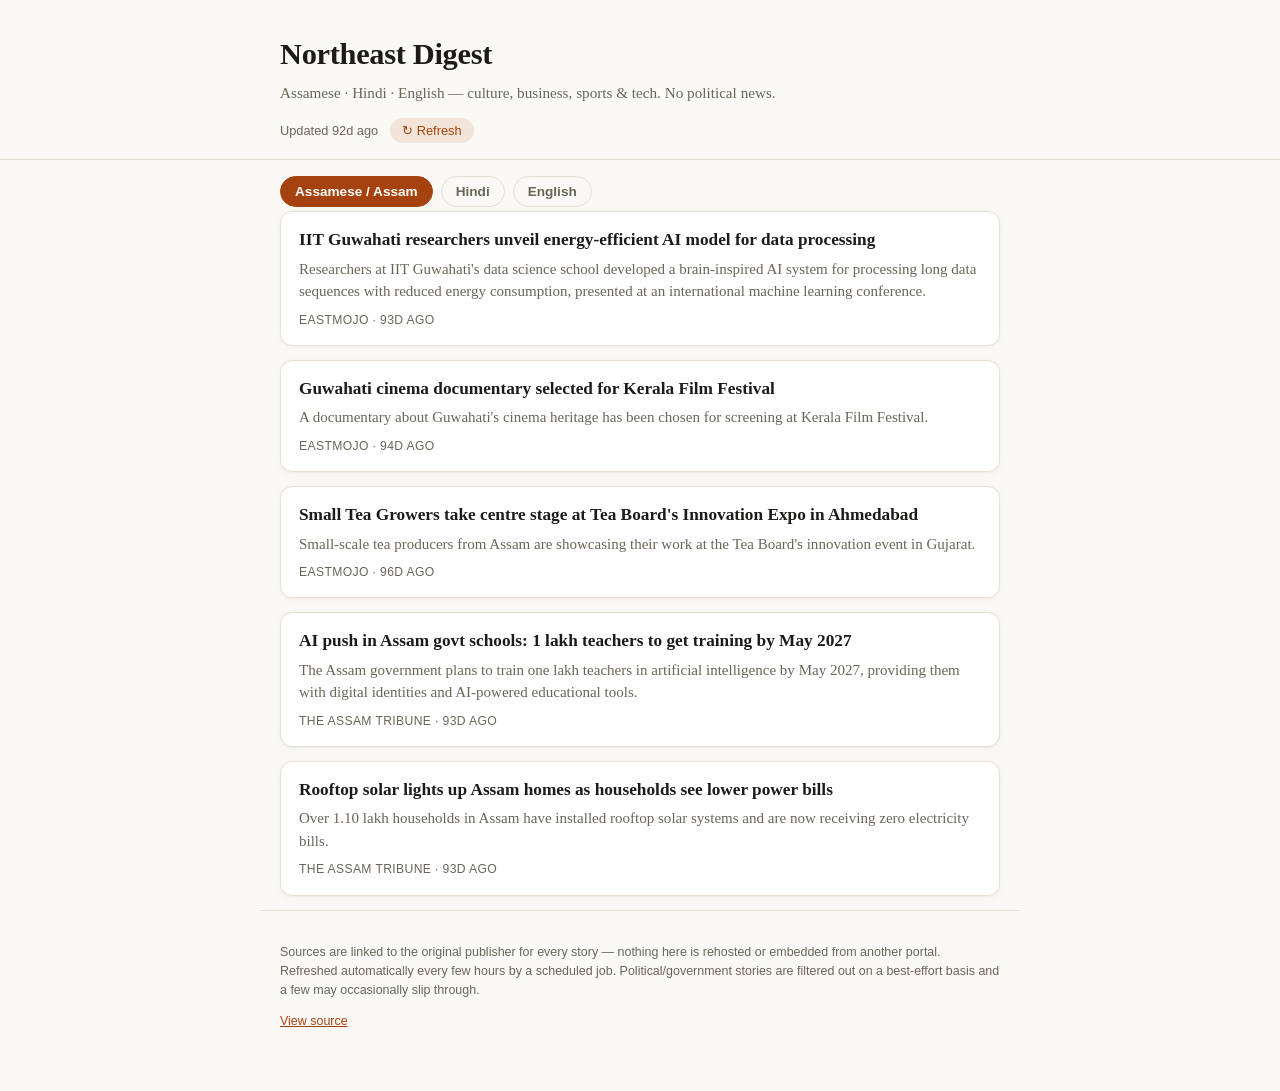
==== news-app/index.html @ c8e541a2 "Add files via upload" ====
<!doctype html>
<html lang="en">
<head>
  <meta charset="utf-8" />
  <meta name="viewport" content="width=device-width, initial-scale=1" />
  <title>Northeast Digest — Assamese · Hindi · English News</title>
  <meta name="description" content="A no-politics news digest in Assamese/Assam-regional, Hindi, and English — culture, business, sports, tech and science, auto-updated." />
  <link rel="icon" href="data:image/svg+xml,<svg xmlns=%22http://www.w3.org/2000/svg%22 viewBox=%220 0 100 100%22><text y=%22.9em%22 font-size=%2290%22>📰</text></svg>" />
  <link rel="stylesheet" href="style.css" />
</head>
<body>
  <header class="site-header">
    <div class="wrap">
      <h1>Northeast Digest</h1>
      <p class="tagline">Assamese · Hindi · English — culture, business, sports &amp; tech. No political news.</p>
      <div class="meta-row">
        <span id="updated-at" class="updated">Loading…</span>
        <button id="refresh-btn" class="refresh-btn" title="Reload latest data.json">↻ Refresh</button>
      </div>
    </div>
  </header>

  <nav class="tabs wrap" id="tabs">
    <button class="tab active" data-section="assamese">Assamese / Assam</button>
    <button class="tab" data-section="hindi">Hindi</button>
    <button class="tab" data-section="english">English</button>
  </nav>

  <main class="wrap" id="content">
    <p class="status" id="status">Loading news…</p>
  </main>

  <footer class="wrap site-footer">
    <p>
      Sources are linked to the original publisher for every story — nothing here is rehosted or embedded from another portal.
      Refreshed automatically every few hours by a scheduled job.
      Political/government stories are filtered out on a best-effort basis and a few may occasionally slip through.
    </p>
    <p><a href="https://github.com" id="repo-link">View source</a></p>
  </footer>

  <script src="script.js"></script>
</body>
</html>
---- news-app/style.css ----
:root {
  --bg: #faf9f6;
  --bg-card: #ffffff;
  --text: #1c1b19;
  --text-muted: #6b6459;
  --accent: #a6420f;
  --accent-soft: #f2e4d8;
  --border: #e7e0d4;
  --shadow: 0 1px 2px rgba(0,0,0,0.04), 0 1px 12px rgba(0,0,0,0.03);
}

@media (prefers-color-scheme: dark) {
  :root {
    --bg: #17140f;
    --bg-card: #221d16;
    --text: #f1ece2;
    --text-muted: #a89e8d;
    --accent: #e58a4f;
    --accent-soft: #3a2a1a;
    --border: #33291c;
    --shadow: 0 1px 2px rgba(0,0,0,0.3), 0 1px 12px rgba(0,0,0,0.25);
  }
}

* { box-sizing: border-box; }

body {
  margin: 0;
  background: var(--bg);
  color: var(--text);
  font-family: "Georgia", "Noto Serif", "Noto Sans Devanagari", "Noto Sans Bengali", serif;
  line-height: 1.5;
}

.wrap {
  max-width: 760px;
  margin: 0 auto;
  padding: 0 20px;
}

.site-header {
  padding: 32px 0 16px;
  border-bottom: 1px solid var(--border);
}

.site-header h1 {
  margin: 0 0 4px;
  font-size: 1.9rem;
  letter-spacing: -0.01em;
}

.tagline {
  margin: 0 0 14px;
  color: var(--text-muted);
  font-size: 0.95rem;
}

.meta-row {
  display: flex;
  align-items: center;
  gap: 12px;
  font-family: -apple-system, BlinkMacSystemFont, "Segoe UI", sans-serif;
}

.updated {
  font-size: 0.8rem;
  color: var(--text-muted);
}

.refresh-btn {
  font-family: inherit;
  font-size: 0.8rem;
  background: var(--accent-soft);
  color: var(--accent);
  border: none;
  border-radius: 999px;
  padding: 5px 12px;
  cursor: pointer;
}
.refresh-btn:hover { opacity: 0.85; }

.tabs {
  display: flex;
  gap: 8px;
  padding-top: 16px;
  padding-bottom: 4px;
  font-family: -apple-system, BlinkMacSystemFont, "Segoe UI", sans-serif;
}

.tab {
  font-family: inherit;
  font-size: 0.85rem;
  font-weight: 600;
  background: transparent;
  color: var(--text-muted);
  border: 1px solid var(--border);
  border-radius: 999px;
  padding: 7px 14px;
  cursor: pointer;
}

.tab.active {
  background: var(--accent);
  border-color: var(--accent);
  color: #fff;
}

main {
  padding: 24px 20px 40px;
}

.status {
  color: var(--text-muted);
  font-family: -apple-system, BlinkMacSystemFont, "Segoe UI", sans-serif;
  font-size: 0.9rem;
}

.card {
  background: var(--bg-card);
  border: 1px solid var(--border);
  border-radius: 12px;
  padding: 16px 18px;
  margin-bottom: 14px;
  box-shadow: var(--shadow);
}

.card h3 {
  margin: 0 0 6px;
  font-size: 1.08rem;
  line-height: 1.35;
}

.card h3 a {
  color: var(--text);
  text-decoration: none;
}
.card h3 a:hover { color: var(--accent); text-decoration: underline; }

.card p {
  margin: 0 0 8px;
  color: var(--text-muted);
  font-size: 0.94rem;
}

.card .card-meta {
  font-family: -apple-system, BlinkMacSystemFont, "Segoe UI", sans-serif;
  font-size: 0.76rem;
  color: var(--text-muted);
  text-transform: uppercase;
  letter-spacing: 0.03em;
}

.site-footer {
  padding: 20px 20px 48px;
  color: var(--text-muted);
  font-family: -apple-system, BlinkMacSystemFont, "Segoe UI", sans-serif;
  font-size: 0.78rem;
  border-top: 1px solid var(--border);
}

.site-footer a { color: var(--accent); }
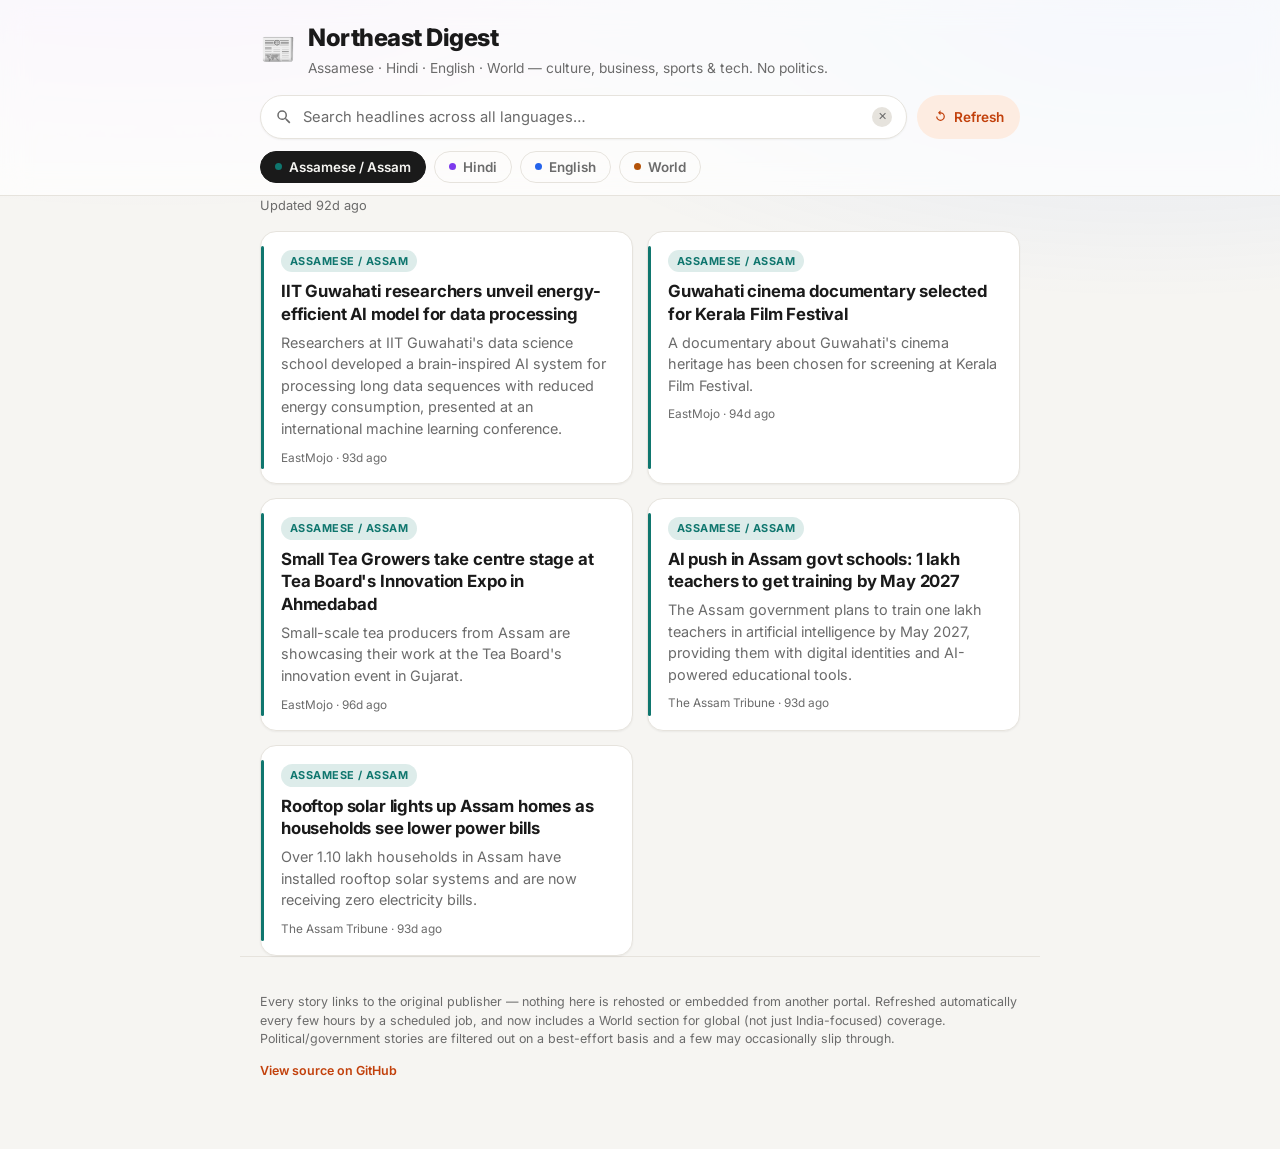
==== commit c6060e65: "Add files via upload" ====
--- a/news-app/index.html
+++ b/news-app/index.html
@@ -3,40 +3,110 @@
 <head>
   <meta charset="utf-8" />
   <meta name="viewport" content="width=device-width, initial-scale=1" />
-  <title>Northeast Digest — Assamese · Hindi · English News</title>
-  <meta name="description" content="A no-politics news digest in Assamese/Assam-regional, Hindi, and English — culture, business, sports, tech and science, auto-updated." />
+
+  <title>Northeast Digest — Assamese, Hindi, English &amp; World News (No Politics)</title>
+  <meta name="description" content="A no-politics news digest covering Assamese/Assam-regional, Hindi, English (India) and World headlines — culture, business, sports, science and tech, auto-updated every few hours." />
+  <meta name="keywords" content="Assam news, Assamese news, Hindi news, English news, world news, non-political news, Guwahati news, India news, no politics news, tech news, business news, science news" />
+  <meta name="robots" content="index, follow, max-image-preview:large" />
+  <meta name="author" content="Pranjal Sarkar" />
+  <link rel="canonical" href="https://designedbypranjal-cell.github.io/northeast-digest/" />
+
+  <!-- Open Graph / social previews -->
+  <meta property="og:type" content="website" />
+  <meta property="og:site_name" content="Northeast Digest" />
+  <meta property="og:title" content="Northeast Digest — Assamese, Hindi, English &amp; World News" />
+  <meta property="og:description" content="A no-politics news digest — Assamese/Assam, Hindi, English and World headlines on culture, business, sports, science and tech. Auto-updated, searchable, no embedded videos from other portals." />
+  <meta property="og:url" content="https://designedbypranjal-cell.github.io/northeast-digest/" />
+  <meta property="og:locale" content="en_US" />
+  <meta property="og:locale:alternate" content="hi_IN" />
+  <meta name="twitter:card" content="summary" />
+  <meta name="twitter:title" content="Northeast Digest — No-Politics News" />
+  <meta name="twitter:description" content="Assamese, Hindi, English &amp; World headlines — culture, business, sports, science and tech. No politics." />
+
   <link rel="icon" href="data:image/svg+xml,<svg xmlns=%22http://www.w3.org/2000/svg%22 viewBox=%220 0 100 100%22><text y=%22.9em%22 font-size=%2290%22>📰</text></svg>" />
+  <link rel="preconnect" href="https://fonts.googleapis.com" />
+  <link rel="preconnect" href="https://fonts.gstatic.com" crossorigin />
+  <link href="https://fonts.googleapis.com/css2?family=Inter:wght@400;500;600;700;800&family=Noto+Sans+Devanagari:wght@400;600&display=swap" rel="stylesheet" />
   <link rel="stylesheet" href="style.css" />
+
+  <!-- Structured data: lets Google understand this is a searchable news site -->
+  <script type="application/ld+json">
+  {
+    "@context": "https://schema.org",
+    "@type": "WebSite",
+    "name": "Northeast Digest",
+    "url": "https://designedbypranjal-cell.github.io/northeast-digest/",
+    "description": "A no-politics news digest covering Assamese/Assam-regional, Hindi, English and World headlines.",
+    "inLanguage": ["en", "hi", "as"],
+    "potentialAction": {
+      "@type": "SearchAction",
+      "target": "https://designedbypranjal-cell.github.io/northeast-digest/?q={search_term_string}",
+      "query-input": "required name=search_term_string"
+    }
+  }
+  </script>
 </head>
 <body>
-  <header class="site-header">
-    <div class="wrap">
-      <h1>Northeast Digest</h1>
-      <p class="tagline">Assamese · Hindi · English — culture, business, sports &amp; tech. No political news.</p>
-      <div class="meta-row">
-        <span id="updated-at" class="updated">Loading…</span>
-        <button id="refresh-btn" class="refresh-btn" title="Reload latest data.json">↻ Refresh</button>
+  <div class="backdrop" aria-hidden="true"></div>
+
+  <header class="site-header" id="site-header">
+    <div class="wrap header-inner">
+      <div class="brand">
+        <span class="brand-mark">📰</span>
+        <div>
+          <h1>Northeast Digest</h1>
+          <p class="tagline">Assamese · Hindi · English · World — culture, business, sports &amp; tech. No politics.</p>
+        </div>
       </div>
+
+      <div class="search-row">
+        <div class="search-box">
+          <svg class="search-icon" viewBox="0 0 24 24" width="18" height="18" aria-hidden="true">
+            <path fill="currentColor" d="M15.5 14h-.79l-.28-.27a6.47 6.47 0 0 0 1.57-4.23 6.5 6.5 0 1 0-6.5 6.5 6.47 6.47 0 0 0 4.23-1.57l.27.28v.79l5 5L20.49 19l-5-5zm-6 0a4.5 4.5 0 1 1 0-9 4.5 4.5 0 0 1 0 9z"/>
+          </svg>
+          <input id="search-input" type="search" placeholder="Search headlines across all languages…" autocomplete="off" />
+          <button id="search-clear" class="search-clear" title="Clear search" hidden>✕</button>
+        </div>
+        <button id="refresh-btn" class="refresh-btn" title="Reload latest data.json">
+          <svg viewBox="0 0 24 24" width="15" height="15" aria-hidden="true"><path fill="currentColor" d="M12 5V2L8 6l4 4V7a5 5 0 1 1-5 5H5a7 7 0 1 0 7-7z"/></svg>
+          Refresh
+        </button>
+      </div>
+
+      <nav class="tabs" id="tabs">
+        <button class="tab active" data-section="assamese"><span class="dot dot-assamese"></span>Assamese / Assam</button>
+        <button class="tab" data-section="hindi"><span class="dot dot-hindi"></span>Hindi</button>
+        <button class="tab" data-section="english"><span class="dot dot-english"></span>English</button>
+        <button class="tab" data-section="world"><span class="dot dot-world"></span>World</button>
+      </nav>
     </div>
   </header>
 
-  <nav class="tabs wrap" id="tabs">
-    <button class="tab active" data-section="assamese">Assamese / Assam</button>
-    <button class="tab" data-section="hindi">Hindi</button>
-    <button class="tab" data-section="english">English</button>
-  </nav>
-
-  <main class="wrap" id="content">
-    <p class="status" id="status">Loading news…</p>
+  <main class="wrap" id="main">
+    <p class="updated" id="updated-at">Loading…</p>
+    <div id="content">
+      <p class="status" id="status">Loading news…</p>
+    </div>
+    <noscript>
+      <p class="status">
+        This page shows live headlines via JavaScript. With JavaScript disabled, you can still read
+        the underlying data directly at <a href="data.json">data.json</a>, or visit the original
+        publishers: <a href="https://eastmojo.com/assam/">EastMojo Assam</a>,
+        <a href="https://assamtribune.com/">The Assam Tribune</a>,
+        <a href="https://www.sentinelassam.com/">The Sentinel Assam</a>,
+        <a href="https://news.google.com/">Google News</a>.
+      </p>
+    </noscript>
   </main>
 
   <footer class="wrap site-footer">
     <p>
-      Sources are linked to the original publisher for every story — nothing here is rehosted or embedded from another portal.
-      Refreshed automatically every few hours by a scheduled job.
+      Every story links to the original publisher — nothing here is rehosted or embedded from another portal.
+      Refreshed automatically every few hours by a scheduled job, and now includes a World section for
+      global (not just India-focused) coverage.
       Political/government stories are filtered out on a best-effort basis and a few may occasionally slip through.
     </p>
-    <p><a href="https://github.com" id="repo-link">View source</a></p>
+    <p><a href="https://github.com/designedbypranjal-cell/northeast-digest" id="repo-link">View source on GitHub</a></p>
   </footer>
 
   <script src="script.js"></script>
--- a/news-app/style.css
+++ b/news-app/style.css
@@ -1,95 +1,208 @@
 :root {
-  --bg: #faf9f6;
+  --bg: #f6f5f2;
+  --bg-elevated: rgba(255,255,255,0.72);
   --bg-card: #ffffff;
-  --text: #1c1b19;
-  --text-muted: #6b6459;
-  --accent: #a6420f;
-  --accent-soft: #f2e4d8;
-  --border: #e7e0d4;
-  --shadow: 0 1px 2px rgba(0,0,0,0.04), 0 1px 12px rgba(0,0,0,0.03);
+  --text: #1a1a1a;
+  --text-muted: #6b6b6b;
+  --accent: #c2410c;
+  --accent-2: #7c3aed;
+  --accent-soft: #fdece1;
+  --border: #e6e3dd;
+  --shadow-sm: 0 1px 2px rgba(20,20,20,0.05);
+  --shadow-md: 0 8px 24px -8px rgba(20,20,20,0.12), 0 2px 6px rgba(20,20,20,0.04);
+  --radius: 16px;
+
+  --c-assamese: #0f766e;
+  --c-assamese-soft: #e3f4f2;
+  --c-hindi: #7c3aed;
+  --c-hindi-soft: #f1e9fe;
+  --c-english: #2563eb;
+  --c-english-soft: #e6edfd;
+  --c-world: #b45309;
+  --c-world-soft: #fdf1e0;
 }
 
 @media (prefers-color-scheme: dark) {
   :root {
-    --bg: #17140f;
-    --bg-card: #221d16;
-    --text: #f1ece2;
-    --text-muted: #a89e8d;
-    --accent: #e58a4f;
-    --accent-soft: #3a2a1a;
-    --border: #33291c;
-    --shadow: 0 1px 2px rgba(0,0,0,0.3), 0 1px 12px rgba(0,0,0,0.25);
+    --bg: #121212;
+    --bg-elevated: rgba(28,28,28,0.72);
+    --bg-card: #1c1c1c;
+    --text: #f2f1ee;
+    --text-muted: #9c9a95;
+    --accent: #f0975a;
+    --accent-2: #b794f6;
+    --accent-soft: #3a2417;
+    --border: #2c2b28;
+    --shadow-sm: 0 1px 2px rgba(0,0,0,0.4);
+    --shadow-md: 0 12px 28px -10px rgba(0,0,0,0.55), 0 2px 8px rgba(0,0,0,0.35);
+
+    --c-assamese: #2dd4bf;
+    --c-assamese-soft: #123531;
+    --c-hindi: #b794f6;
+    --c-hindi-soft: #2c2440;
+    --c-english: #7aa2f7;
+    --c-english-soft: #1c2740;
+    --c-world: #f2a65a;
+    --c-world-soft: #3a2a12;
   }
 }
 
 * { box-sizing: border-box; }
+
+html { scroll-behavior: smooth; }
 
 body {
   margin: 0;
   background: var(--bg);
   color: var(--text);
-  font-family: "Georgia", "Noto Serif", "Noto Sans Devanagari", "Noto Sans Bengali", serif;
+  font-family: "Inter", -apple-system, BlinkMacSystemFont, "Segoe UI", "Noto Sans Devanagari", sans-serif;
   line-height: 1.5;
+  -webkit-font-smoothing: antialiased;
+}
+
+.backdrop {
+  position: fixed;
+  inset: 0;
+  z-index: -1;
+  background:
+    radial-gradient(700px 300px at 12% -10%, color-mix(in srgb, var(--c-hindi) 12%, transparent), transparent),
+    radial-gradient(700px 300px at 90% 0%, color-mix(in srgb, var(--c-english) 10%, transparent), transparent);
 }
 
 .wrap {
-  max-width: 760px;
+  max-width: 800px;
   margin: 0 auto;
   padding: 0 20px;
 }
 
+/* ---------- Header ---------- */
+
 .site-header {
-  padding: 32px 0 16px;
+  position: sticky;
+  top: 0;
+  z-index: 10;
+  background: var(--bg-elevated);
+  backdrop-filter: blur(14px) saturate(160%);
+  -webkit-backdrop-filter: blur(14px) saturate(160%);
   border-bottom: 1px solid var(--border);
 }
 
+.header-inner {
+  padding: 20px 20px 12px;
+}
+
+.brand {
+  display: flex;
+  align-items: center;
+  gap: 12px;
+  margin-bottom: 16px;
+}
+
+.brand-mark {
+  font-size: 1.8rem;
+  line-height: 1;
+}
+
 .site-header h1 {
-  margin: 0 0 4px;
-  font-size: 1.9rem;
-  letter-spacing: -0.01em;
+  margin: 0;
+  font-size: 1.5rem;
+  font-weight: 800;
+  letter-spacing: -0.02em;
 }
 
 .tagline {
-  margin: 0 0 14px;
-  color: var(--text-muted);
-  font-size: 0.95rem;
-}
-
-.meta-row {
-  display: flex;
-  align-items: center;
-  gap: 12px;
-  font-family: -apple-system, BlinkMacSystemFont, "Segoe UI", sans-serif;
-}
-
-.updated {
-  font-size: 0.8rem;
-  color: var(--text-muted);
+  margin: 2px 0 0;
+  color: var(--text-muted);
+  font-size: 0.86rem;
+}
+
+.search-row {
+  display: flex;
+  gap: 10px;
+  margin-bottom: 12px;
+}
+
+.search-box {
+  flex: 1;
+  display: flex;
+  align-items: center;
+  gap: 8px;
+  background: var(--bg-card);
+  border: 1px solid var(--border);
+  border-radius: 999px;
+  padding: 9px 14px;
+  box-shadow: var(--shadow-sm);
+  transition: border-color 0.15s, box-shadow 0.15s;
+}
+
+.search-box:focus-within {
+  border-color: var(--accent);
+  box-shadow: 0 0 0 3px color-mix(in srgb, var(--accent) 18%, transparent);
+}
+
+.search-icon { color: var(--text-muted); flex-shrink: 0; }
+
+#search-input {
+  flex: 1;
+  border: none;
+  outline: none;
+  background: transparent;
+  color: var(--text);
+  font: inherit;
+  font-size: 0.92rem;
+}
+#search-input::-webkit-search-cancel-button { display: none; }
+#search-input::placeholder { color: var(--text-muted); }
+
+.search-clear {
+  border: none;
+  background: var(--border);
+  color: var(--text-muted);
+  width: 20px;
+  height: 20px;
+  border-radius: 50%;
+  font-size: 0.7rem;
+  cursor: pointer;
+  display: flex;
+  align-items: center;
+  justify-content: center;
+  flex-shrink: 0;
 }
 
 .refresh-btn {
+  display: flex;
+  align-items: center;
+  gap: 6px;
   font-family: inherit;
-  font-size: 0.8rem;
+  font-weight: 600;
+  font-size: 0.85rem;
   background: var(--accent-soft);
   color: var(--accent);
   border: none;
   border-radius: 999px;
-  padding: 5px 12px;
+  padding: 0 16px;
   cursor: pointer;
-}
-.refresh-btn:hover { opacity: 0.85; }
+  transition: filter 0.15s;
+  white-space: nowrap;
+}
+.refresh-btn:hover { filter: brightness(0.95); }
+.refresh-btn.spinning svg { animation: spin 0.7s linear infinite; }
+@keyframes spin { to { transform: rotate(360deg); } }
 
 .tabs {
   display: flex;
   gap: 8px;
-  padding-top: 16px;
-  padding-bottom: 4px;
-  font-family: -apple-system, BlinkMacSystemFont, "Segoe UI", sans-serif;
-}
+  overflow-x: auto;
+  scrollbar-width: none;
+}
+.tabs::-webkit-scrollbar { display: none; }
 
 .tab {
+  display: flex;
+  align-items: center;
+  gap: 7px;
   font-family: inherit;
-  font-size: 0.85rem;
+  font-size: 0.84rem;
   font-weight: 600;
   background: transparent;
   color: var(--text-muted);
@@ -97,65 +210,156 @@
   border-radius: 999px;
   padding: 7px 14px;
   cursor: pointer;
+  white-space: nowrap;
+  transition: background 0.15s, color 0.15s, border-color 0.15s;
 }
 
 .tab.active {
-  background: var(--accent);
-  border-color: var(--accent);
-  color: #fff;
-}
+  background: var(--text);
+  border-color: var(--text);
+  color: var(--bg);
+}
+
+.dot {
+  width: 7px;
+  height: 7px;
+  border-radius: 50%;
+  flex-shrink: 0;
+}
+.dot-assamese { background: var(--c-assamese); }
+.dot-hindi { background: var(--c-hindi); }
+.dot-english { background: var(--c-english); }
+.dot-world { background: var(--c-world); }
+
+/* ---------- Content ---------- */
 
 main {
-  padding: 24px 20px 40px;
+  padding: 20px 20px 48px;
+}
+
+.updated {
+  margin: 0 0 16px;
+  color: var(--text-muted);
+  font-size: 0.8rem;
 }
 
 .status {
   color: var(--text-muted);
-  font-family: -apple-system, BlinkMacSystemFont, "Segoe UI", sans-serif;
   font-size: 0.9rem;
+  padding: 40px 0;
+  text-align: center;
+}
+
+.results-grid {
+  display: grid;
+  grid-template-columns: 1fr;
+  gap: 14px;
+}
+
+@media (min-width: 640px) {
+  .results-grid { grid-template-columns: 1fr 1fr; }
 }
 
 .card {
+  position: relative;
   background: var(--bg-card);
   border: 1px solid var(--border);
-  border-radius: 12px;
-  padding: 16px 18px;
-  margin-bottom: 14px;
-  box-shadow: var(--shadow);
+  border-radius: var(--radius);
+  padding: 18px 18px 16px 20px;
+  box-shadow: var(--shadow-sm);
+  transition: transform 0.15s ease, box-shadow 0.15s ease, border-color 0.15s ease;
+  animation: rise 0.35s ease both;
+}
+
+.card::before {
+  content: "";
+  position: absolute;
+  left: 0;
+  top: 14px;
+  bottom: 14px;
+  width: 3px;
+  border-radius: 3px;
+  background: var(--card-accent, var(--border));
+}
+
+.card[data-section="assamese"] { --card-accent: var(--c-assamese); }
+.card[data-section="hindi"] { --card-accent: var(--c-hindi); }
+.card[data-section="english"] { --card-accent: var(--c-english); }
+.card[data-section="world"] { --card-accent: var(--c-world); }
+
+.card:hover {
+  transform: translateY(-2px);
+  box-shadow: var(--shadow-md);
+  border-color: color-mix(in srgb, var(--card-accent, var(--border)) 40%, var(--border));
+}
+
+@keyframes rise {
+  from { opacity: 0; transform: translateY(6px); }
+  to { opacity: 1; transform: translateY(0); }
+}
+
+.card-top {
+  display: flex;
+  align-items: center;
+  justify-content: space-between;
+  gap: 10px;
+  margin-bottom: 8px;
+}
+
+.pill {
+  font-size: 0.68rem;
+  font-weight: 700;
+  text-transform: uppercase;
+  letter-spacing: 0.04em;
+  padding: 3px 9px;
+  border-radius: 999px;
+  color: var(--card-accent);
+  background: color-mix(in srgb, var(--card-accent) 14%, transparent);
 }
 
 .card h3 {
   margin: 0 0 6px;
-  font-size: 1.08rem;
+  font-size: 1.05rem;
+  font-weight: 700;
   line-height: 1.35;
+  letter-spacing: -0.01em;
 }
 
 .card h3 a {
   color: var(--text);
   text-decoration: none;
 }
-.card h3 a:hover { color: var(--accent); text-decoration: underline; }
+.card h3 a:hover { color: var(--card-accent, var(--accent)); }
 
 .card p {
-  margin: 0 0 8px;
-  color: var(--text-muted);
-  font-size: 0.94rem;
+  margin: 0 0 10px;
+  color: var(--text-muted);
+  font-size: 0.9rem;
 }
 
 .card .card-meta {
-  font-family: -apple-system, BlinkMacSystemFont, "Segoe UI", sans-serif;
-  font-size: 0.76rem;
-  color: var(--text-muted);
-  text-transform: uppercase;
-  letter-spacing: 0.03em;
-}
+  font-size: 0.74rem;
+  color: var(--text-muted);
+  display: flex;
+  gap: 6px;
+  align-items: center;
+}
+
+mark {
+  background: color-mix(in srgb, var(--accent) 30%, transparent);
+  color: inherit;
+  border-radius: 3px;
+  padding: 0 1px;
+}
+
+/* ---------- Footer ---------- */
 
 .site-footer {
-  padding: 20px 20px 48px;
-  color: var(--text-muted);
-  font-family: -apple-system, BlinkMacSystemFont, "Segoe UI", sans-serif;
+  padding: 24px 20px 56px;
+  color: var(--text-muted);
   font-size: 0.78rem;
   border-top: 1px solid var(--border);
 }
 
-.site-footer a { color: var(--accent); }
+.site-footer a { color: var(--accent); font-weight: 600; text-decoration: none; }
+.site-footer a:hover { text-decoration: underline; }
